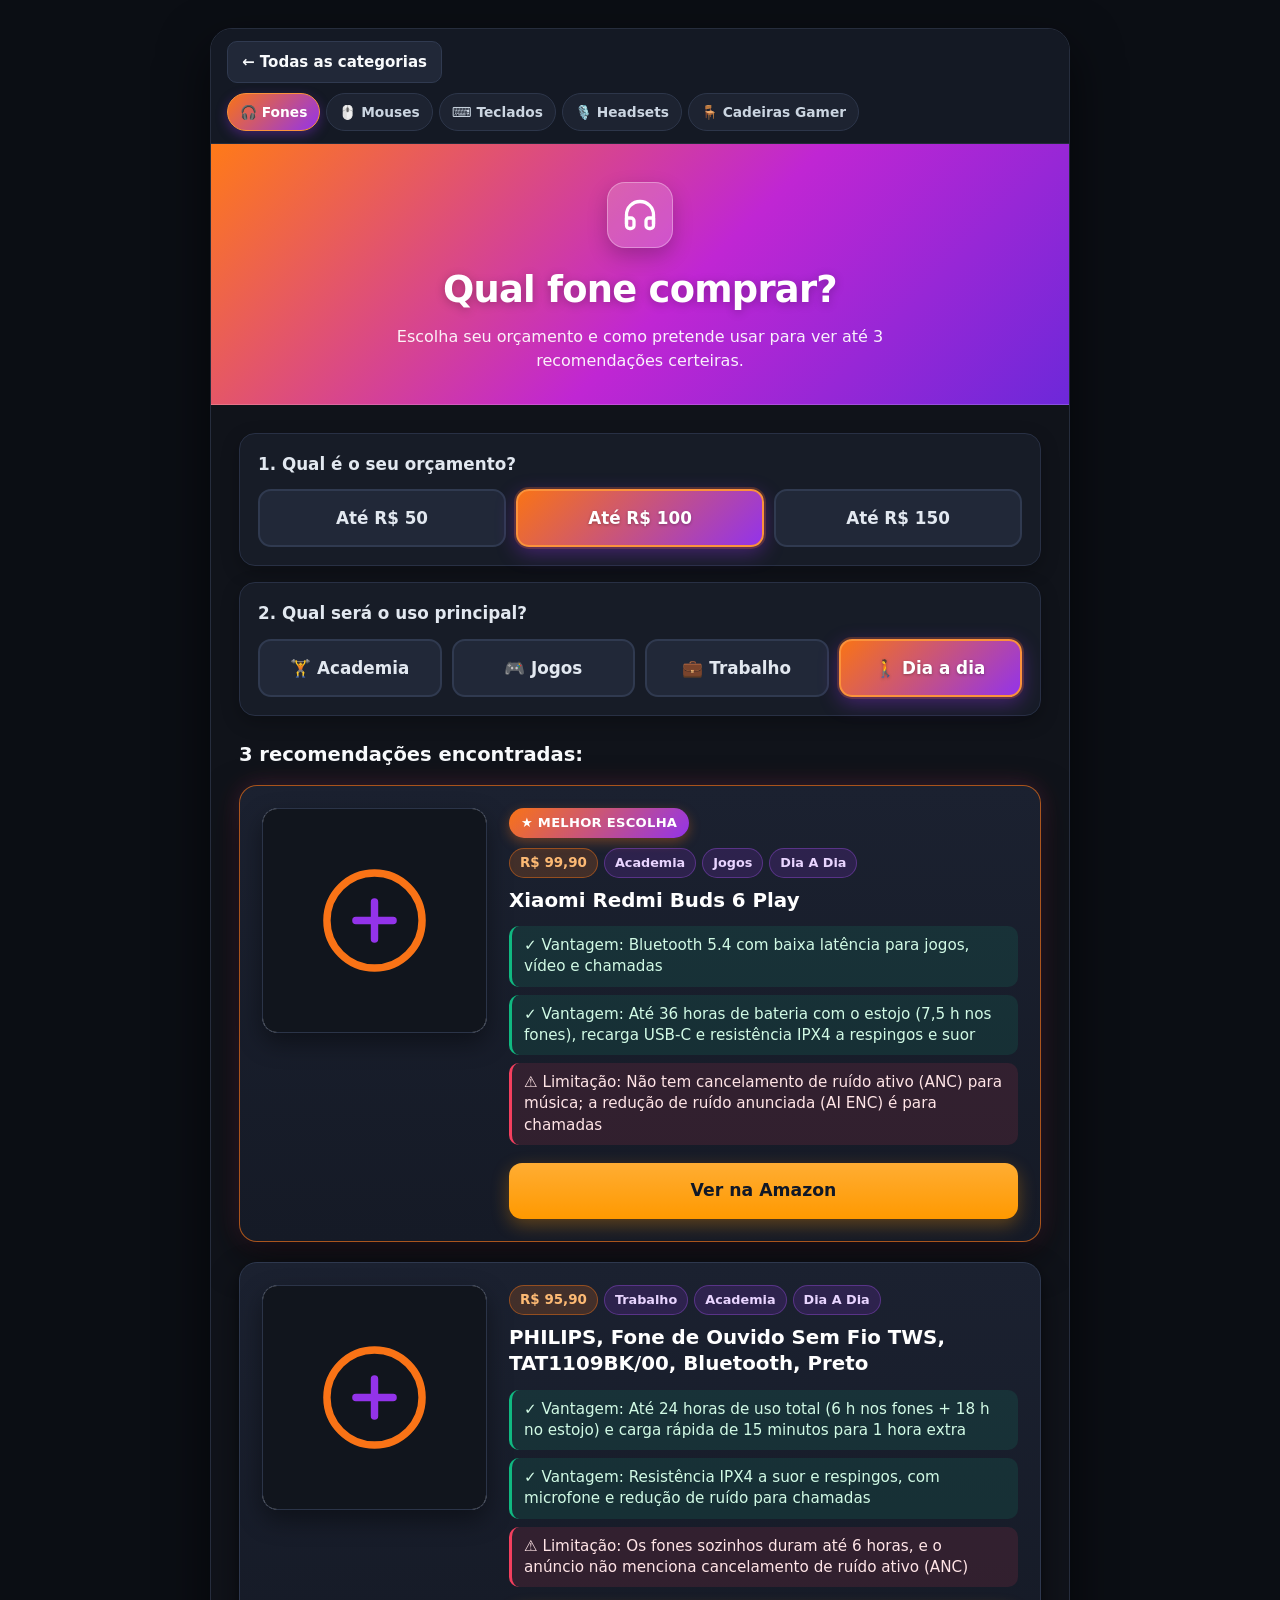
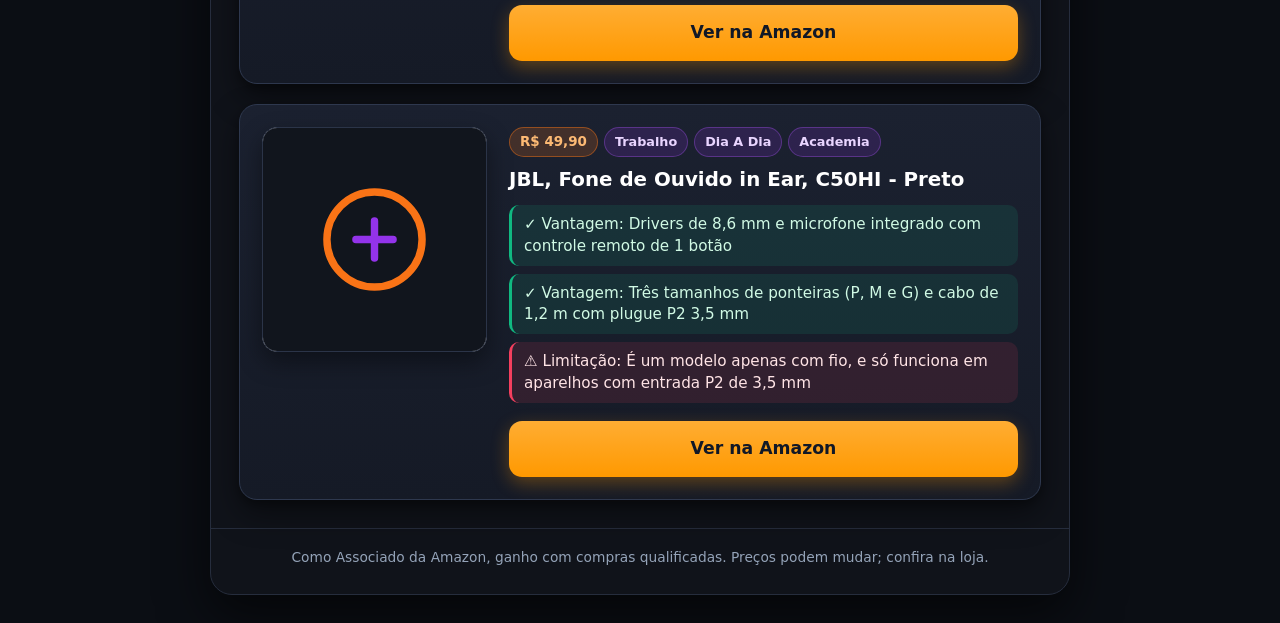
==== comparador.html @ 4b4099c3 "Add files via upload" ====
<!DOCTYPE html>
<html lang="pt-BR">
<head>
  <meta charset="UTF-8" />
  <meta name="viewport" content="width=device-width, initial-scale=1.0" />
  <title>Comparador | Qual Comprar - Ofertas GS</title>
  <link rel="stylesheet" href="./styles.css" />
  <script src="./app.js" defer></script>
</head>
<body data-page="comparador">
  <main class="qf-shell">
    <nav class="top-nav" aria-label="Navegação de categorias">
      <a class="nav-back" href="./index.html">← Todas as categorias</a>
      <div class="nav-pills" id="qf-nav-pills"></div>
    </nav>

    <header class="qf-header">
      <div class="qf-header-icon" id="qf-header-icon" aria-hidden="true"></div>
      <h1 class="qf-title" id="qf-header-title">Qual produto comprar?</h1>
      <p class="qf-subtitle" id="qf-header-subtitle">Escolha seu orçamento e uso principal para ver as recomendações.</p>
    </header>

    <div class="qf-content">
      <section class="qf-step" aria-label="Escolha de orçamento">
        <span class="qf-step-label">1. Qual é o seu orçamento?</span>
        <div class="qf-grid-3" id="qf-orcamento-grupo"></div>
      </section>

      <section class="qf-step" aria-label="Escolha de uso principal">
        <span class="qf-step-label">2. Qual será o uso principal?</span>
        <div class="qf-grid-4" id="qf-uso-grupo"></div>
      </section>

      <section id="qf-resultados-area" aria-live="polite"></section>
    </div>

    <footer class="qf-footer">
      Como Associado da Amazon, ganho com compras qualificadas. Preços podem mudar; confira na loja.
    </footer>
  </main>
</body>
</html>
---- styles.css ----
@keyframes qfCardEntrar {
  from {
    opacity: 0;
    transform: translateY(16px) scale(0.985);
  }
  to {
    opacity: 1;
    transform: translateY(0) scale(1);
  }
}

*,
*::before,
*::after {
  box-sizing: border-box;
}

html {
  -webkit-text-size-adjust: 100%;
}

body {
  margin: 0;
  padding: 12px;
  background-color: #0b0e14;
  color: #f1f5f9;
  font-family: system-ui, -apple-system, BlinkMacSystemFont, "Segoe UI", Roboto, sans-serif;
  line-height: 1.5;
  min-height: 100vh;
}

@media (min-width: 700px) {
  body {
    padding: 28px 18px;
  }
}

.qf-shell {
  background-color: #10131a;
  color: #f1f5f9;
  max-width: 860px;
  margin: 0 auto;
  padding: 0 0 26px 0;
  border-radius: 22px;
  border: 1px solid #262d3d;
  box-shadow: 0 20px 50px rgba(0, 0, 0, 0.6);
  overflow: hidden;
}

/* Barra de navegação superior (comparador) */
.top-nav {
  display: flex;
  flex-wrap: wrap;
  align-items: center;
  justify-content: space-between;
  gap: 10px;
  padding: 12px 16px;
  background: #141924;
  border-bottom: 1px solid #242b3b;
}

.nav-back {
  display: inline-flex;
  align-items: center;
  gap: 6px;
  min-height: 42px;
  padding: 8px 14px;
  border-radius: 10px;
  background: #212838;
  border: 1px solid #303a50;
  color: #f8fafc;
  font-size: 0.94rem;
  font-weight: 700;
  text-decoration: none;
  transition: background-color 0.15s ease, border-color 0.15s ease;
}

.nav-back:hover {
  background: #2b354b;
  border-color: #4f5e80;
}

.nav-pills {
  display: flex;
  flex-wrap: wrap;
  gap: 6px;
}

.nav-pill {
  display: inline-flex;
  align-items: center;
  gap: 5px;
  min-height: 38px;
  padding: 6px 12px;
  border-radius: 999px;
  background: #1d2331;
  border: 1px solid #2d364a;
  color: #cbd5e1;
  font-size: 0.86rem;
  font-weight: 600;
  text-decoration: none;
  transition: background 0.15s ease, border-color 0.15s ease, color 0.15s ease;
}

.nav-pill:hover {
  background: #283145;
  color: #ffffff;
}

.nav-pill.ativo {
  background: linear-gradient(135deg, #f97316 0%, #9333ea 100%);
  border-color: #fb923c;
  color: #ffffff;
  font-weight: 700;
  box-shadow: 0 4px 12px rgba(147, 51, 234, 0.35);
}

/* Cabeçalho degradê laranja e roxo */
.qf-header {
  position: relative;
  text-align: center;
  padding: 32px 20px 28px 20px;
  background: linear-gradient(135deg, #ff7a18 0%, #c026d3 55%, #6d28d9 100%);
  box-shadow: inset 0 -1px 0 rgba(255, 255, 255, 0.18);
}

.qf-header-icon {
  width: 66px;
  height: 66px;
  margin: 0 auto 14px auto;
  border-radius: 18px;
  background: rgba(255, 255, 255, 0.18);
  border: 1px solid rgba(255, 255, 255, 0.32);
  box-shadow: 0 8px 20px rgba(0, 0, 0, 0.22);
  display: flex;
  align-items: center;
  justify-content: center;
}

.qf-header-icon svg {
  width: 36px;
  height: 36px;
  fill: none;
  stroke: #ffffff;
  stroke-width: 2.2;
  stroke-linecap: round;
  stroke-linejoin: round;
}

.qf-title {
  margin: 0 0 8px 0;
  font-size: 1.95rem;
  font-weight: 800;
  color: #ffffff;
  letter-spacing: -0.02em;
  text-shadow: 0 2px 10px rgba(0, 0, 0, 0.25);
}

.qf-subtitle {
  margin: 0 auto;
  max-width: 560px;
  font-size: 1rem;
  color: rgba(255, 255, 255, 0.93);
}

.qf-content {
  padding: 22px 16px 0 16px;
}

@media (min-width: 700px) {
  .qf-header {
    padding: 38px 28px 32px 28px;
  }
  .qf-title {
    font-size: 2.3rem;
  }
  .qf-content {
    padding: 28px 28px 0 28px;
  }
}

/* Página inicial: grade de categorias */
.home-intro {
  margin: 0 0 18px 0;
  font-size: 1.1rem;
  font-weight: 700;
  color: #e2e8f0;
  text-align: center;
}

.cat-grid {
  display: grid;
  gap: 14px;
  grid-template-columns: 1fr;
}

@media (min-width: 540px) {
  .cat-grid {
    grid-template-columns: repeat(2, 1fr);
  }
}

@media (min-width: 760px) {
  .cat-grid {
    grid-template-columns: repeat(3, 1fr);
  }
}

.cat-card {
  display: flex;
  flex-direction: column;
  justify-content: space-between;
  gap: 12px;
  min-height: 158px;
  padding: 20px;
  border-radius: 18px;
  background: linear-gradient(180deg, #1a2030 0%, #141925 100%);
  border: 1.5px solid #2b3449;
  color: #f8fafc;
  text-decoration: none;
  box-shadow: 0 12px 26px rgba(0, 0, 0, 0.4);
  transition: transform 0.18s ease, border-color 0.18s ease, box-shadow 0.18s ease;
  animation: qfCardEntrar 0.4s cubic-bezier(0.22, 1, 0.36, 1) both;
}

.cat-card:hover {
  transform: translateY(-3px);
  border-color: #fb923c;
  box-shadow: 0 16px 34px rgba(0, 0, 0, 0.52), 0 0 24px rgba(249, 115, 22, 0.18);
}

.cat-card:active {
  transform: scale(0.985);
}

.cat-card-top {
  display: flex;
  align-items: center;
  justify-content: space-between;
  gap: 10px;
}

.cat-emoji {
  width: 50px;
  height: 50px;
  border-radius: 14px;
  background: rgba(249, 115, 22, 0.14);
  border: 1px solid rgba(249, 115, 22, 0.35);
  display: flex;
  align-items: center;
  justify-content: center;
  font-size: 1.65rem;
}

.cat-count {
  font-size: 0.78rem;
  font-weight: 700;
  color: #e9d5ff;
  background: rgba(147, 51, 234, 0.2);
  border: 1px solid rgba(168, 85, 247, 0.35);
  padding: 4px 10px;
  border-radius: 999px;
}

.cat-name {
  margin: 0 0 4px 0;
  font-size: 1.24rem;
  font-weight: 800;
  color: #ffffff;
}

.cat-desc {
  margin: 0;
  font-size: 0.92rem;
  color: #94a3b8;
}

.cat-cta {
  display: inline-flex;
  align-items: center;
  justify-content: center;
  min-height: 44px;
  padding: 10px 14px;
  border-radius: 11px;
  background: linear-gradient(135deg, #f97316 0%, #9333ea 100%);
  color: #ffffff;
  font-size: 0.95rem;
  font-weight: 800;
  text-align: center;
}

/* Etapas de filtro do comparador */
.qf-step {
  background: #171c27;
  border: 1px solid #283044;
  border-radius: 16px;
  padding: 18px;
  margin-bottom: 16px;
  box-shadow: 0 6px 18px rgba(0, 0, 0, 0.25);
}

.qf-step-label {
  display: block;
  font-size: 1.05rem;
  font-weight: 700;
  color: #e2e8f0;
  margin-bottom: 12px;
}

.qf-grid-3,
.qf-grid-4 {
  display: grid;
  gap: 10px;
  grid-template-columns: 1fr;
}

@media (min-width: 480px) {
  .qf-grid-3 {
    grid-template-columns: repeat(3, 1fr);
  }
  .qf-grid-4 {
    grid-template-columns: repeat(2, 1fr);
  }
}

@media (min-width: 700px) {
  .qf-grid-4 {
    grid-template-columns: repeat(4, 1fr);
  }
}

.qf-choice-btn {
  appearance: none;
  width: 100%;
  min-height: 58px;
  padding: 14px 12px;
  font-size: 1.05rem;
  font-weight: 700;
  font-family: inherit;
  color: #e2e8f0;
  background-color: #212838;
  border: 2px solid #303a50;
  border-radius: 13px;
  cursor: pointer;
  transition: background 0.18s ease, border-color 0.18s ease, transform 0.12s ease, box-shadow 0.18s ease;
  text-align: center;
  touch-action: manipulation;
}

.qf-choice-btn:hover {
  background-color: #2a3347;
  border-color: #4c5b7c;
}

.qf-choice-btn:active {
  transform: scale(0.98);
}

.qf-choice-btn.ativo {
  background: linear-gradient(135deg, #f97316 0%, #9333ea 100%);
  border-color: #fb923c;
  color: #ffffff;
  text-shadow: 0 1px 3px rgba(0, 0, 0, 0.3);
  box-shadow: 0 6px 20px rgba(147, 51, 234, 0.38), 0 0 0 2px rgba(249, 115, 22, 0.25);
}

/* Resultados e cards */
.qf-results-header {
  margin: 24px 0 16px 0;
  font-size: 1.22rem;
  font-weight: 800;
  color: #f8fafc;
}

.qf-placeholder {
  text-align: center;
  padding: 28px 16px;
  background: #171c27;
  border: 1px dashed #334155;
  border-radius: 14px;
  color: #94a3b8;
  font-size: 1rem;
}

.qf-error-banner {
  padding: 18px;
  margin-bottom: 16px;
  border-radius: 14px;
  background: rgba(244, 63, 94, 0.14);
  border: 1px solid rgba(244, 63, 94, 0.45);
  color: #ffe4e6;
  font-size: 0.96rem;
}

.qf-cards {
  display: flex;
  flex-direction: column;
  gap: 20px;
}

.qf-card {
  position: relative;
  background: linear-gradient(180deg, #1b2130 0%, #151a26 100%);
  border: 1px solid #2e384e;
  border-radius: 18px;
  padding: 20px;
  display: flex;
  flex-direction: column;
  gap: 18px;
  box-shadow: 0 14px 32px rgba(0, 0, 0, 0.45), 0 4px 10px rgba(0, 0, 0, 0.28);
  transition: transform 0.2s ease, box-shadow 0.2s ease, border-color 0.2s ease;
  animation: qfCardEntrar 0.42s cubic-bezier(0.22, 1, 0.36, 1) both;
}

.qf-card:hover {
  transform: translateY(-2px);
  box-shadow: 0 20px 40px rgba(0, 0, 0, 0.55), 0 6px 14px rgba(0, 0, 0, 0.32);
  border-color: #3f4d6b;
}

.qf-card-destaque {
  border: 1.5px solid rgba(249, 115, 22, 0.65);
  box-shadow: 0 16px 38px rgba(0, 0, 0, 0.52), 0 0 28px rgba(249, 115, 22, 0.14), 0 0 24px rgba(147, 51, 234, 0.14);
}

.qf-card-destaque:hover {
  border-color: #fb923c;
  box-shadow: 0 22px 44px rgba(0, 0, 0, 0.58), 0 0 32px rgba(249, 115, 22, 0.2);
}

@media (min-width: 620px) {
  .qf-card {
    flex-direction: row;
    align-items: flex-start;
    padding: 22px;
    gap: 22px;
  }
}

@media (prefers-reduced-motion: reduce) {
  .qf-card,
  .cat-card {
    animation: none !important;
    transition: none !important;
  }
}

.qf-best-badge {
  display: inline-flex;
  align-items: center;
  gap: 5px;
  background: linear-gradient(135deg, #f97316 0%, #9333ea 100%);
  color: #ffffff;
  font-size: 0.82rem;
  font-weight: 800;
  letter-spacing: 0.02em;
  text-transform: uppercase;
  padding: 5px 12px;
  border-radius: 999px;
  box-shadow: 0 4px 12px rgba(249, 115, 22, 0.35);
  margin-bottom: 10px;
}

.qf-img-wrap {
  width: 100%;
  max-width: 260px;
  aspect-ratio: 1 / 1;
  margin: 0 auto;
  flex-shrink: 0;
  background: #ffffff;
  border-radius: 15px;
  overflow: hidden;
  border: 1px solid #2b3448;
  box-shadow: 0 10px 24px rgba(0, 0, 0, 0.4);
  display: flex;
  align-items: center;
  justify-content: center;
}

@media (min-width: 620px) {
  .qf-img-wrap {
    width: 225px;
    max-width: 225px;
    margin: 0;
  }
}

.qf-img-wrap img {
  width: 100%;
  height: 100%;
  object-fit: contain;
  display: block;
}

.qf-card-body {
  flex: 1;
  min-width: 0;
}

.qf-badges {
  display: flex;
  flex-wrap: wrap;
  gap: 6px;
  margin-bottom: 10px;
}

.qf-badge-price {
  background: rgba(249, 115, 22, 0.18);
  color: #fdba74;
  border: 1px solid rgba(249, 115, 22, 0.45);
  font-size: 0.84rem;
  font-weight: 700;
  padding: 4px 10px;
  border-radius: 999px;
}

.qf-badge-example {
  background: rgba(56, 189, 248, 0.16);
  color: #bae6fd;
  border: 1px solid rgba(56, 189, 248, 0.4);
  font-size: 0.78rem;
  font-weight: 700;
  padding: 4px 10px;
  border-radius: 999px;
}

.qf-badge-use {
  background: rgba(147, 51, 234, 0.16);
  color: #e9d5ff;
  border: 1px solid rgba(168, 85, 247, 0.35);
  font-size: 0.8rem;
  font-weight: 600;
  padding: 4px 10px;
  border-radius: 999px;
  text-transform: capitalize;
}

.qf-prod-name {
  margin: 0 0 12px 0;
  font-size: 1.24rem;
  font-weight: 800;
  color: #ffffff;
  line-height: 1.32;
}

.qf-points {
  list-style: none;
  margin: 0 0 18px 0;
  padding: 0;
  display: flex;
  flex-direction: column;
  gap: 8px;
}

.qf-points li {
  margin: 0;
  padding: 9px 12px;
  border-radius: 10px;
  font-size: 0.95rem;
  line-height: 1.4;
}

.qf-pro {
  background: rgba(16, 185, 129, 0.12);
  border-left: 3px solid #10b981;
  color: #d1fae5;
}

.qf-con {
  background: rgba(244, 63, 94, 0.12);
  border-left: 3px solid #f43f5e;
  color: #ffe4e6;
}

a.qf-amazon-btn {
  display: flex;
  align-items: center;
  justify-content: center;
  width: 100%;
  min-height: 56px;
  padding: 14px 20px;
  background: linear-gradient(180deg, #ffad33 0%, #ff9900 100%);
  color: #111827;
  font-size: 1.08rem;
  font-weight: 800;
  text-decoration: none;
  border-radius: 13px;
  border: none;
  transition: filter 0.15s ease, transform 0.1s ease, box-shadow 0.15s ease;
  box-shadow: 0 6px 18px rgba(255, 153, 0, 0.32);
}

a.qf-amazon-btn:hover {
  filter: brightness(1.06);
  box-shadow: 0 8px 22px rgba(255, 153, 0, 0.42);
}

a.qf-amazon-btn:active {
  transform: scale(0.99);
}

.qf-footer {
  margin-top: 28px;
  padding: 18px 18px 0 18px;
  border-top: 1px solid #262d3d;
  text-align: center;
  font-size: 0.86rem;
  color: #94a3b8;
}
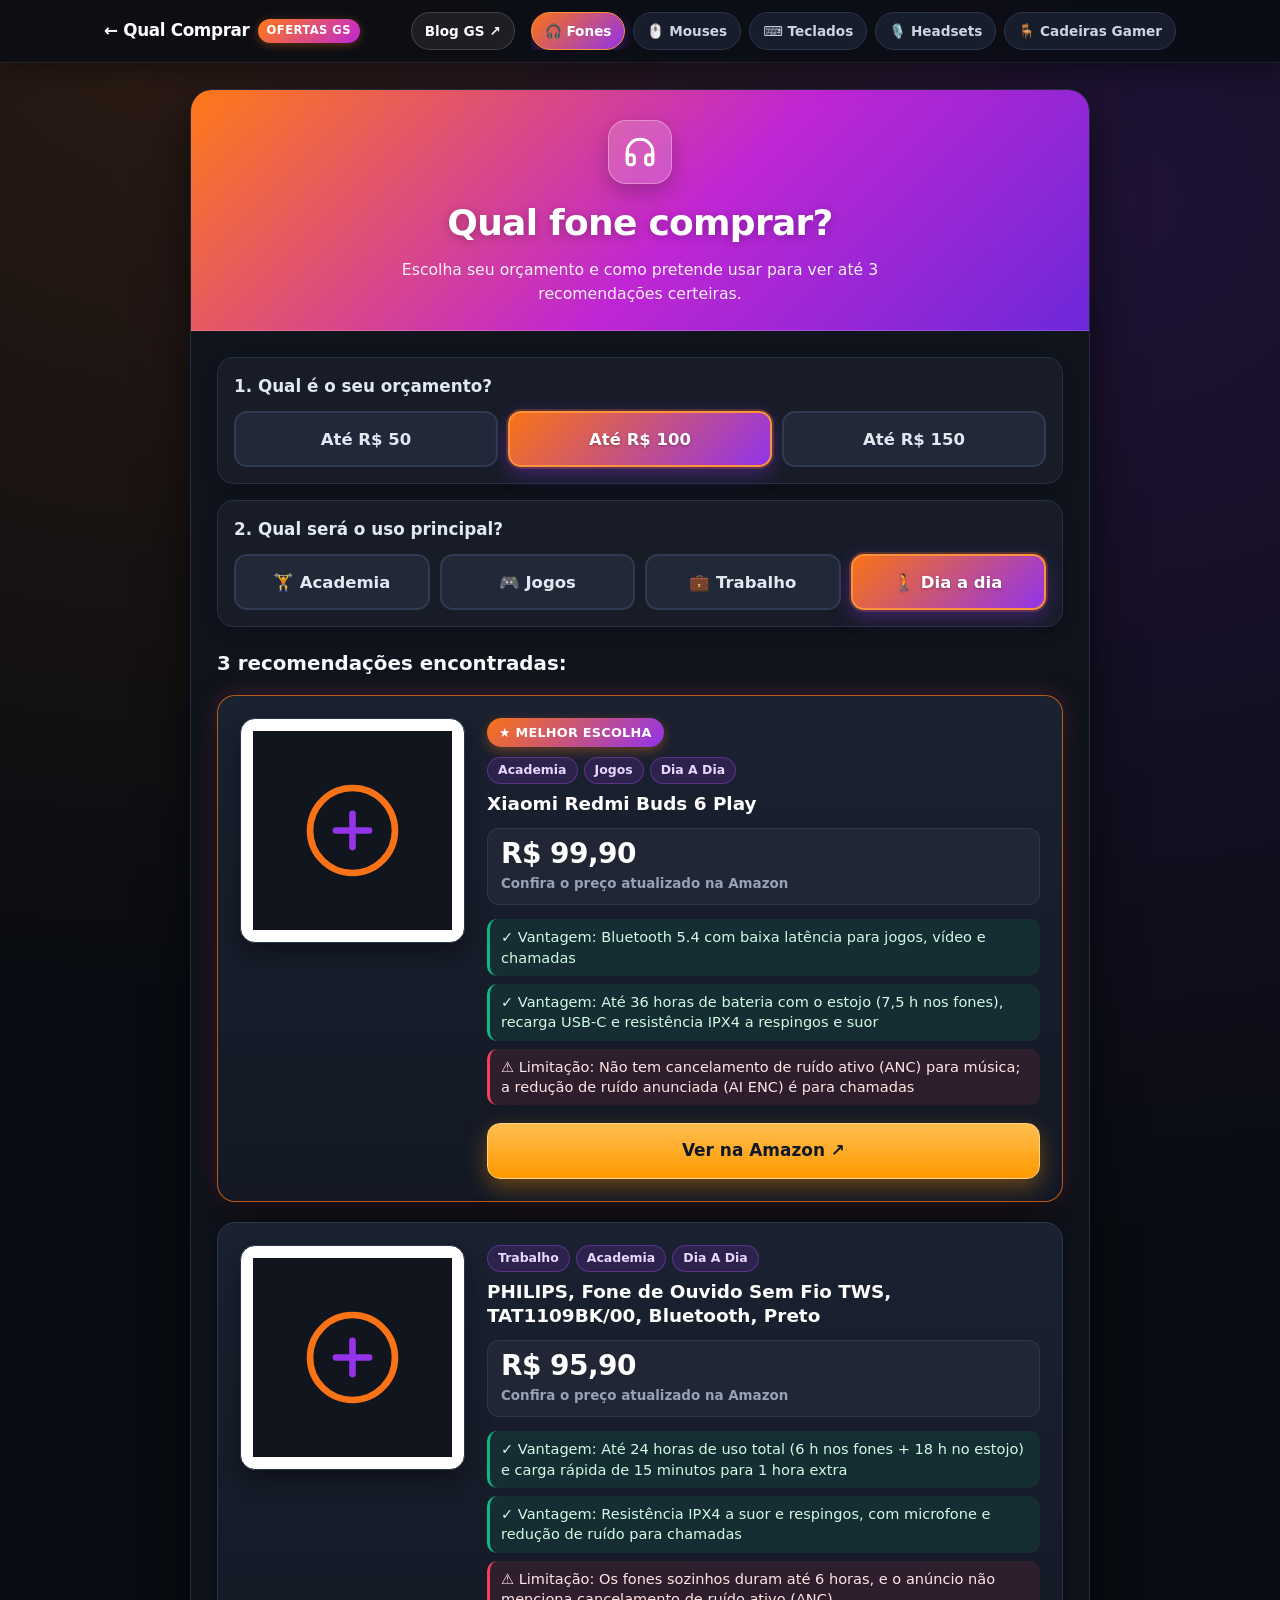
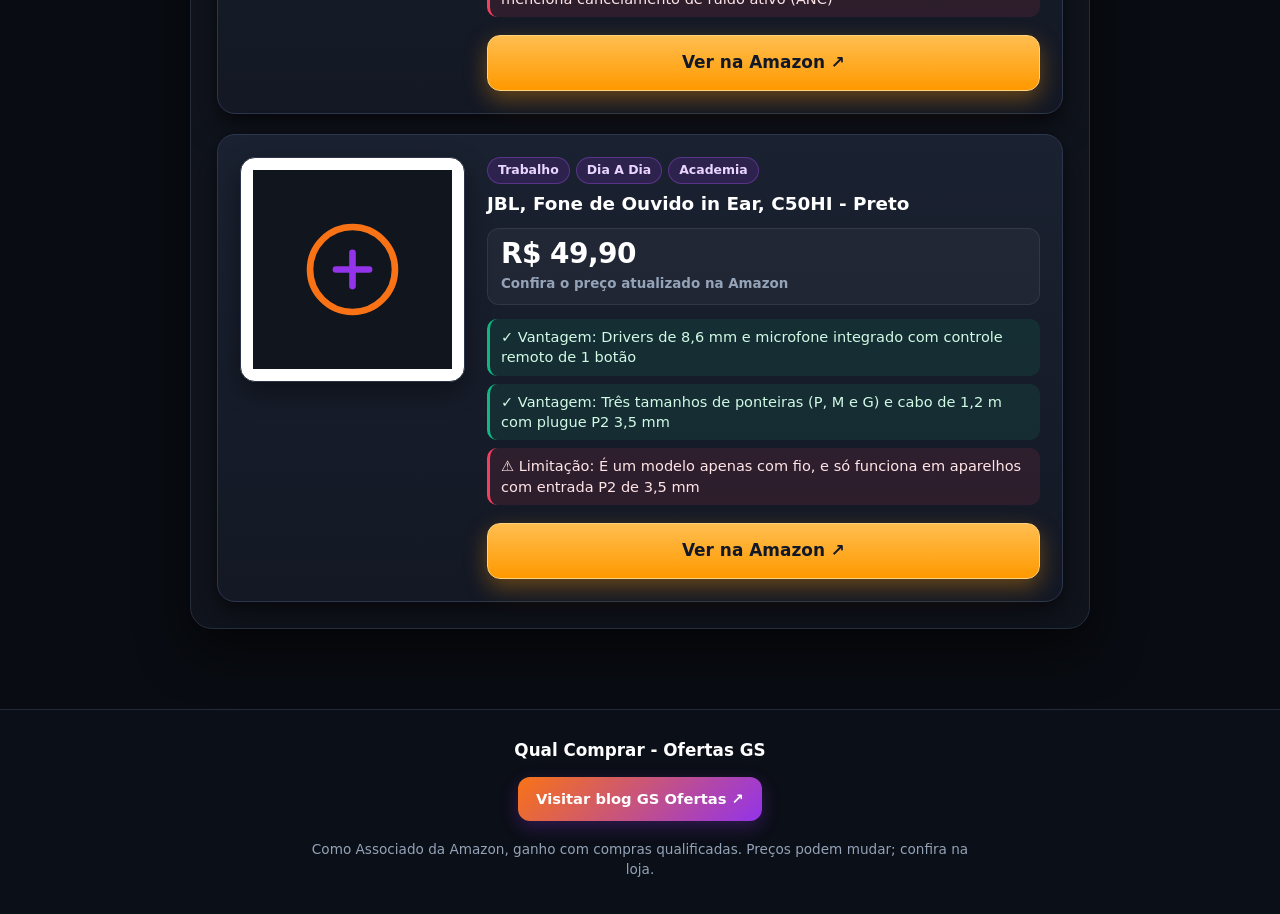
==== commit 28173d50: "Atualiza visual do site e remove selos de desconto e estrelas" ====
--- a/comparador.html
+++ b/comparador.html
@@ -8,35 +8,57 @@
   <script src="./app.js" defer></script>
 </head>
 <body data-page="comparador">
-  <main class="qf-shell">
-    <nav class="top-nav" aria-label="Navegação de categorias">
-      <a class="nav-back" href="./index.html">← Todas as categorias</a>
-      <div class="nav-pills" id="qf-nav-pills"></div>
-    </nav>
+  <header class="site-navbar">
+    <div class="navbar-inner">
+      <div class="navbar-top-row">
+        <a class="brand-link" href="./index.html">
+          <span>← Qual Comprar</span>
+          <span class="brand-badge">Ofertas GS</span>
+        </a>
+        <a class="nav-blog-btn" href="https://gs-ofertas.blogspot.com" target="_blank" rel="noopener">
+          Blog GS ↗
+        </a>
+      </div>
+      <nav class="nav-pills-scroll" id="qf-nav-pills" aria-label="Categorias"></nav>
+    </div>
+  </header>
 
-    <header class="qf-header">
-      <div class="qf-header-icon" id="qf-header-icon" aria-hidden="true"></div>
-      <h1 class="qf-title" id="qf-header-title">Qual produto comprar?</h1>
-      <p class="qf-subtitle" id="qf-header-subtitle">Escolha seu orçamento e uso principal para ver as recomendações.</p>
-    </header>
+  <main class="page-container">
+    <div class="qf-shell">
+      <header class="qf-header">
+        <div class="qf-header-icon" id="qf-header-icon" aria-hidden="true"></div>
+        <h1 class="qf-title" id="qf-header-title">Qual produto comprar?</h1>
+        <p class="qf-subtitle" id="qf-header-subtitle">Escolha seu orçamento e uso principal para ver as recomendações.</p>
+      </header>
 
-    <div class="qf-content">
-      <section class="qf-step" aria-label="Escolha de orçamento">
-        <span class="qf-step-label">1. Qual é o seu orçamento?</span>
-        <div class="qf-grid-3" id="qf-orcamento-grupo"></div>
-      </section>
+      <div class="qf-content">
+        <section class="qf-step" aria-label="Escolha de orçamento">
+          <span class="qf-step-label">1. Qual é o seu orçamento?</span>
+          <div class="qf-grid-3" id="qf-orcamento-grupo"></div>
+        </section>
 
-      <section class="qf-step" aria-label="Escolha de uso principal">
-        <span class="qf-step-label">2. Qual será o uso principal?</span>
-        <div class="qf-grid-4" id="qf-uso-grupo"></div>
-      </section>
+        <section class="qf-step" aria-label="Escolha de uso principal">
+          <span class="qf-step-label">2. Qual será o uso principal?</span>
+          <div class="qf-grid-4" id="qf-uso-grupo"></div>
+        </section>
 
-      <section id="qf-resultados-area" aria-live="polite"></section>
+        <section id="qf-resultados-area" aria-live="polite"></section>
+      </div>
     </div>
+  </main>
 
-    <footer class="qf-footer">
-      Como Associado da Amazon, ganho com compras qualificadas. Preços podem mudar; confira na loja.
-    </footer>
-  </main>
+  <footer class="site-footer">
+    <div class="footer-inner">
+      <div class="footer-brand">Qual Comprar - Ofertas GS</div>
+      <div class="footer-links">
+        <a class="footer-blog-btn" href="https://gs-ofertas.blogspot.com" target="_blank" rel="noopener">
+          Visitar blog GS Ofertas ↗
+        </a>
+      </div>
+      <p class="footer-disclaimer">
+        Como Associado da Amazon, ganho com compras qualificadas. Preços podem mudar; confira na loja.
+      </p>
+    </div>
+  </footer>
 </body>
 </html>
--- a/styles.css
+++ b/styles.css
@@ -17,28 +17,464 @@
 
 html {
   -webkit-text-size-adjust: 100%;
+  scroll-behavior: smooth;
 }
 
 body {
   margin: 0;
-  padding: 12px;
-  background-color: #0b0e14;
+  padding: 0;
+  background-color: #090c12;
+  background-image:
+    radial-gradient(circle at 12% 0%, rgba(249, 115, 22, 0.14), transparent 36%),
+    radial-gradient(circle at 88% 8%, rgba(147, 51, 234, 0.16), transparent 40%);
   color: #f1f5f9;
   font-family: system-ui, -apple-system, BlinkMacSystemFont, "Segoe UI", Roboto, sans-serif;
   line-height: 1.5;
   min-height: 100vh;
+  overflow-x: clip;
+}
+
+/* Menu fixo no topo */
+.site-navbar {
+  position: sticky;
+  top: 0;
+  z-index: 100;
+  background: rgba(11, 14, 20, 0.9);
+  -webkit-backdrop-filter: blur(14px);
+  backdrop-filter: blur(14px);
+  border-bottom: 1px solid rgba(255, 255, 255, 0.08);
+  box-shadow: 0 8px 24px rgba(0, 0, 0, 0.35);
+}
+
+.navbar-inner {
+  max-width: 1120px;
+  margin: 0 auto;
+  padding: 10px 14px;
+  display: flex;
+  flex-direction: column;
+  gap: 10px;
+}
+
+.navbar-top-row {
+  display: flex;
+  align-items: center;
+  justify-content: space-between;
+  gap: 10px;
+}
+
+.brand-link {
+  display: inline-flex;
+  align-items: center;
+  gap: 8px;
+  color: #ffffff;
+  text-decoration: none;
+  font-weight: 800;
+  font-size: 1.05rem;
+  letter-spacing: -0.02em;
+  white-space: nowrap;
+}
+
+.brand-badge {
+  background: linear-gradient(135deg, #ff7a18 0%, #c026d3 100%);
+  color: #ffffff;
+  font-size: 0.72rem;
+  font-weight: 800;
+  text-transform: uppercase;
+  letter-spacing: 0.04em;
+  padding: 3px 9px;
+  border-radius: 999px;
+  box-shadow: 0 2px 10px rgba(249, 115, 22, 0.35);
+}
+
+.nav-blog-btn {
+  display: inline-flex;
+  align-items: center;
+  gap: 5px;
+  min-height: 38px;
+  padding: 6px 13px;
+  border-radius: 999px;
+  background: rgba(255, 255, 255, 0.07);
+  border: 1px solid rgba(255, 255, 255, 0.16);
+  color: #f8fafc;
+  font-size: 0.85rem;
+  font-weight: 700;
+  text-decoration: none;
+  white-space: nowrap;
+  transition: background-color 0.15s ease, border-color 0.15s ease;
+}
+
+.nav-blog-btn:hover {
+  background: rgba(249, 115, 22, 0.2);
+  border-color: #fb923c;
+}
+
+.nav-pills-scroll {
+  display: flex;
+  align-items: center;
+  gap: 8px;
+  overflow-x: auto;
+  scrollbar-width: none;
+  padding-bottom: 2px;
+}
+
+.nav-pills-scroll::-webkit-scrollbar {
+  display: none;
+}
+
+.nav-pill {
+  display: inline-flex;
+  align-items: center;
+  gap: 5px;
+  min-height: 38px;
+  padding: 6px 13px;
+  border-radius: 999px;
+  background: #171d2a;
+  border: 1px solid #2b354b;
+  color: #cbd5e1;
+  font-size: 0.85rem;
+  font-weight: 600;
+  text-decoration: none;
+  white-space: nowrap;
+  flex-shrink: 0;
+  transition: background 0.15s ease, border-color 0.15s ease, color 0.15s ease;
+}
+
+.nav-pill:hover {
+  background: #222b3e;
+  border-color: #465678;
+  color: #ffffff;
+}
+
+.nav-pill.ativo {
+  background: linear-gradient(135deg, #f97316 0%, #9333ea 100%);
+  border-color: #fb923c;
+  color: #ffffff;
+  font-weight: 700;
+  box-shadow: 0 4px 12px rgba(147, 51, 234, 0.35);
+}
+
+@media (min-width: 860px) {
+  .navbar-inner {
+    flex-direction: row;
+    align-items: center;
+    justify-content: space-between;
+    padding: 12px 24px;
+    gap: 16px;
+  }
+
+  .navbar-top-row {
+    flex: 1 0 auto;
+  }
+
+  .nav-pills-scroll {
+    order: 2;
+    padding-bottom: 0;
+  }
+
+  .nav-blog-btn {
+    order: 3;
+  }
+}
+
+/* Container principal */
+.page-container {
+  max-width: 1120px;
+  margin: 0 auto;
+  padding: 16px 14px 36px 14px;
 }
 
 @media (min-width: 700px) {
-  body {
-    padding: 28px 18px;
-  }
-}
-
+  .page-container {
+    padding: 26px 24px 48px 24px;
+  }
+}
+
+/* Banner principal da Home */
+.hero-banner {
+  position: relative;
+  border-radius: 24px;
+  padding: 32px 20px;
+  margin-bottom: 34px;
+  background:
+    radial-gradient(circle at 85% 20%, rgba(255, 166, 43, 0.35), transparent 45%),
+    linear-gradient(135deg, #ff7a18 0%, #c026d3 52%, #5b21b6 100%);
+  border: 1px solid rgba(255, 255, 255, 0.22);
+  box-shadow: 0 22px 55px rgba(0, 0, 0, 0.55), 0 0 40px rgba(192, 38, 211, 0.22);
+  overflow: hidden;
+  text-align: center;
+}
+
+.hero-eyebrow {
+  display: inline-flex;
+  align-items: center;
+  gap: 6px;
+  padding: 6px 14px;
+  border-radius: 999px;
+  background: rgba(11, 14, 20, 0.38);
+  border: 1px solid rgba(255, 255, 255, 0.28);
+  color: #fff7ed;
+  font-size: 0.78rem;
+  font-weight: 800;
+  letter-spacing: 0.05em;
+  text-transform: uppercase;
+  margin-bottom: 14px;
+}
+
+.hero-title {
+  margin: 0 auto 12px auto;
+  max-width: 780px;
+  font-size: clamp(1.75rem, 4.5vw, 2.85rem);
+  font-weight: 900;
+  line-height: 1.14;
+  letter-spacing: -0.03em;
+  color: #ffffff;
+  text-shadow: 0 3px 16px rgba(0, 0, 0, 0.28);
+}
+
+.hero-subtitle {
+  margin: 0 auto 22px auto;
+  max-width: 620px;
+  font-size: clamp(0.98rem, 2vw, 1.12rem);
+  color: rgba(255, 255, 255, 0.94);
+}
+
+.hero-actions {
+  display: flex;
+  flex-direction: column;
+  gap: 10px;
+  max-width: 460px;
+  margin: 0 auto 22px auto;
+}
+
+@media (min-width: 520px) {
+  .hero-actions {
+    flex-direction: row;
+    justify-content: center;
+  }
+}
+
+.hero-btn-primary,
+.hero-btn-secondary {
+  display: inline-flex;
+  align-items: center;
+  justify-content: center;
+  min-height: 50px;
+  padding: 12px 22px;
+  border-radius: 13px;
+  font-size: 1rem;
+  font-weight: 800;
+  text-decoration: none;
+  transition: transform 0.14s ease, filter 0.15s ease, background-color 0.15s ease;
+}
+
+.hero-btn-primary {
+  background: #ffffff;
+  color: #111827;
+  box-shadow: 0 8px 22px rgba(0, 0, 0, 0.28);
+}
+
+.hero-btn-primary:hover {
+  transform: translateY(-2px);
+  filter: brightness(0.98);
+}
+
+.hero-btn-secondary {
+  background: rgba(11, 14, 20, 0.35);
+  border: 1.5px solid rgba(255, 255, 255, 0.45);
+  color: #ffffff;
+}
+
+.hero-btn-secondary:hover {
+  background: rgba(11, 14, 20, 0.52);
+}
+
+.hero-trust {
+  display: flex;
+  flex-wrap: wrap;
+  justify-content: center;
+  gap: 10px 18px;
+  font-size: 0.86rem;
+  font-weight: 700;
+  color: rgba(255, 255, 255, 0.92);
+}
+
+.hero-trust span {
+  display: inline-flex;
+  align-items: center;
+  gap: 6px;
+}
+
+@media (min-width: 720px) {
+  .hero-banner {
+    padding: 48px 36px;
+  }
+}
+
+/* Cabeçalhos de seção */
+.section-block {
+  margin-bottom: 38px;
+}
+
+.section-head {
+  display: flex;
+  flex-wrap: wrap;
+  align-items: flex-end;
+  justify-content: space-between;
+  gap: 8px 16px;
+  margin-bottom: 18px;
+}
+
+.section-title {
+  margin: 0;
+  font-size: 1.45rem;
+  font-weight: 800;
+  letter-spacing: -0.02em;
+  color: #ffffff;
+}
+
+.section-desc {
+  margin: 4px 0 0 0;
+  font-size: 0.94rem;
+  color: #94a3b8;
+}
+
+.section-link {
+  color: #fb923c;
+  font-size: 0.9rem;
+  font-weight: 700;
+  text-decoration: none;
+}
+
+.section-link:hover {
+  text-decoration: underline;
+}
+
+/* Grid de Mais Procurados (Home) */
+.featured-grid {
+  display: grid;
+  gap: 18px;
+  grid-template-columns: 1fr;
+}
+
+@media (min-width: 680px) {
+  .featured-grid {
+    grid-template-columns: repeat(2, 1fr);
+  }
+}
+
+@media (min-width: 980px) {
+  .featured-grid {
+    grid-template-columns: repeat(3, 1fr);
+  }
+}
+
+/* Grade de categorias (Home) */
+.cat-grid {
+  display: grid;
+  gap: 14px;
+  grid-template-columns: 1fr;
+}
+
+@media (min-width: 540px) {
+  .cat-grid {
+    grid-template-columns: repeat(2, 1fr);
+  }
+}
+
+@media (min-width: 860px) {
+  .cat-grid {
+    grid-template-columns: repeat(3, 1fr);
+  }
+}
+
+.cat-card {
+  display: flex;
+  flex-direction: column;
+  justify-content: space-between;
+  gap: 14px;
+  min-height: 170px;
+  padding: 20px;
+  border-radius: 18px;
+  background: linear-gradient(180deg, #171d2b 0%, #111622 100%);
+  border: 1.5px solid #283146;
+  color: #f8fafc;
+  text-decoration: none;
+  box-shadow: 0 12px 28px rgba(0, 0, 0, 0.4);
+  transition: transform 0.18s ease, border-color 0.18s ease, box-shadow 0.18s ease;
+  animation: qfCardEntrar 0.4s cubic-bezier(0.22, 1, 0.36, 1) both;
+}
+
+.cat-card:hover {
+  transform: translateY(-3px);
+  border-color: #fb923c;
+  box-shadow: 0 18px 36px rgba(0, 0, 0, 0.55), 0 0 24px rgba(249, 115, 22, 0.18);
+}
+
+.cat-card:active {
+  transform: scale(0.985);
+}
+
+.cat-card-top {
+  display: flex;
+  align-items: center;
+  justify-content: space-between;
+  gap: 10px;
+}
+
+.cat-emoji {
+  width: 52px;
+  height: 52px;
+  border-radius: 14px;
+  background: rgba(249, 115, 22, 0.14);
+  border: 1px solid rgba(249, 115, 22, 0.35);
+  display: flex;
+  align-items: center;
+  justify-content: center;
+  font-size: 1.7rem;
+}
+
+.cat-count {
+  font-size: 0.78rem;
+  font-weight: 700;
+  color: #e9d5ff;
+  background: rgba(147, 51, 234, 0.22);
+  border: 1px solid rgba(168, 85, 247, 0.4);
+  padding: 4px 10px;
+  border-radius: 999px;
+}
+
+.cat-name {
+  margin: 0 0 4px 0;
+  font-size: 1.24rem;
+  font-weight: 800;
+  color: #ffffff;
+}
+
+.cat-desc {
+  margin: 0;
+  font-size: 0.92rem;
+  color: #94a3b8;
+}
+
+.cat-cta {
+  display: inline-flex;
+  align-items: center;
+  justify-content: center;
+  min-height: 46px;
+  padding: 10px 14px;
+  border-radius: 11px;
+  background: linear-gradient(135deg, #f97316 0%, #9333ea 100%);
+  color: #ffffff;
+  font-size: 0.95rem;
+  font-weight: 800;
+  text-align: center;
+}
+
+/* Shell do Comparador */
 .qf-shell {
-  background-color: #10131a;
+  background-color: #10141d;
   color: #f1f5f9;
-  max-width: 860px;
+  max-width: 900px;
   margin: 0 auto;
   padding: 0 0 26px 0;
   border-radius: 22px;
@@ -47,87 +483,18 @@
   overflow: hidden;
 }
 
-/* Barra de navegação superior (comparador) */
-.top-nav {
-  display: flex;
-  flex-wrap: wrap;
-  align-items: center;
-  justify-content: space-between;
-  gap: 10px;
-  padding: 12px 16px;
-  background: #141924;
-  border-bottom: 1px solid #242b3b;
-}
-
-.nav-back {
-  display: inline-flex;
-  align-items: center;
-  gap: 6px;
-  min-height: 42px;
-  padding: 8px 14px;
-  border-radius: 10px;
-  background: #212838;
-  border: 1px solid #303a50;
-  color: #f8fafc;
-  font-size: 0.94rem;
-  font-weight: 700;
-  text-decoration: none;
-  transition: background-color 0.15s ease, border-color 0.15s ease;
-}
-
-.nav-back:hover {
-  background: #2b354b;
-  border-color: #4f5e80;
-}
-
-.nav-pills {
-  display: flex;
-  flex-wrap: wrap;
-  gap: 6px;
-}
-
-.nav-pill {
-  display: inline-flex;
-  align-items: center;
-  gap: 5px;
-  min-height: 38px;
-  padding: 6px 12px;
-  border-radius: 999px;
-  background: #1d2331;
-  border: 1px solid #2d364a;
-  color: #cbd5e1;
-  font-size: 0.86rem;
-  font-weight: 600;
-  text-decoration: none;
-  transition: background 0.15s ease, border-color 0.15s ease, color 0.15s ease;
-}
-
-.nav-pill:hover {
-  background: #283145;
-  color: #ffffff;
-}
-
-.nav-pill.ativo {
-  background: linear-gradient(135deg, #f97316 0%, #9333ea 100%);
-  border-color: #fb923c;
-  color: #ffffff;
-  font-weight: 700;
-  box-shadow: 0 4px 12px rgba(147, 51, 234, 0.35);
-}
-
-/* Cabeçalho degradê laranja e roxo */
 .qf-header {
   position: relative;
   text-align: center;
-  padding: 32px 20px 28px 20px;
+  padding: 30px 18px 26px 18px;
   background: linear-gradient(135deg, #ff7a18 0%, #c026d3 55%, #6d28d9 100%);
   box-shadow: inset 0 -1px 0 rgba(255, 255, 255, 0.18);
 }
 
 .qf-header-icon {
-  width: 66px;
-  height: 66px;
-  margin: 0 auto 14px auto;
+  width: 64px;
+  height: 64px;
+  margin: 0 auto 12px auto;
   border-radius: 18px;
   background: rgba(255, 255, 255, 0.18);
   border: 1px solid rgba(255, 255, 255, 0.32);
@@ -138,8 +505,8 @@
 }
 
 .qf-header-icon svg {
-  width: 36px;
-  height: 36px;
+  width: 34px;
+  height: 34px;
   fill: none;
   stroke: #ffffff;
   stroke-width: 2.2;
@@ -149,8 +516,8 @@
 
 .qf-title {
   margin: 0 0 8px 0;
-  font-size: 1.95rem;
-  font-weight: 800;
+  font-size: clamp(1.7rem, 4vw, 2.25rem);
+  font-weight: 900;
   color: #ffffff;
   letter-spacing: -0.02em;
   text-shadow: 0 2px 10px rgba(0, 0, 0, 0.25);
@@ -159,134 +526,18 @@
 .qf-subtitle {
   margin: 0 auto;
   max-width: 560px;
-  font-size: 1rem;
+  font-size: 0.98rem;
   color: rgba(255, 255, 255, 0.93);
 }
 
 .qf-content {
-  padding: 22px 16px 0 16px;
+  padding: 20px 14px 0 14px;
 }
 
 @media (min-width: 700px) {
-  .qf-header {
-    padding: 38px 28px 32px 28px;
-  }
-  .qf-title {
-    font-size: 2.3rem;
-  }
   .qf-content {
-    padding: 28px 28px 0 28px;
-  }
-}
-
-/* Página inicial: grade de categorias */
-.home-intro {
-  margin: 0 0 18px 0;
-  font-size: 1.1rem;
-  font-weight: 700;
-  color: #e2e8f0;
-  text-align: center;
-}
-
-.cat-grid {
-  display: grid;
-  gap: 14px;
-  grid-template-columns: 1fr;
-}
-
-@media (min-width: 540px) {
-  .cat-grid {
-    grid-template-columns: repeat(2, 1fr);
-  }
-}
-
-@media (min-width: 760px) {
-  .cat-grid {
-    grid-template-columns: repeat(3, 1fr);
-  }
-}
-
-.cat-card {
-  display: flex;
-  flex-direction: column;
-  justify-content: space-between;
-  gap: 12px;
-  min-height: 158px;
-  padding: 20px;
-  border-radius: 18px;
-  background: linear-gradient(180deg, #1a2030 0%, #141925 100%);
-  border: 1.5px solid #2b3449;
-  color: #f8fafc;
-  text-decoration: none;
-  box-shadow: 0 12px 26px rgba(0, 0, 0, 0.4);
-  transition: transform 0.18s ease, border-color 0.18s ease, box-shadow 0.18s ease;
-  animation: qfCardEntrar 0.4s cubic-bezier(0.22, 1, 0.36, 1) both;
-}
-
-.cat-card:hover {
-  transform: translateY(-3px);
-  border-color: #fb923c;
-  box-shadow: 0 16px 34px rgba(0, 0, 0, 0.52), 0 0 24px rgba(249, 115, 22, 0.18);
-}
-
-.cat-card:active {
-  transform: scale(0.985);
-}
-
-.cat-card-top {
-  display: flex;
-  align-items: center;
-  justify-content: space-between;
-  gap: 10px;
-}
-
-.cat-emoji {
-  width: 50px;
-  height: 50px;
-  border-radius: 14px;
-  background: rgba(249, 115, 22, 0.14);
-  border: 1px solid rgba(249, 115, 22, 0.35);
-  display: flex;
-  align-items: center;
-  justify-content: center;
-  font-size: 1.65rem;
-}
-
-.cat-count {
-  font-size: 0.78rem;
-  font-weight: 700;
-  color: #e9d5ff;
-  background: rgba(147, 51, 234, 0.2);
-  border: 1px solid rgba(168, 85, 247, 0.35);
-  padding: 4px 10px;
-  border-radius: 999px;
-}
-
-.cat-name {
-  margin: 0 0 4px 0;
-  font-size: 1.24rem;
-  font-weight: 800;
-  color: #ffffff;
-}
-
-.cat-desc {
-  margin: 0;
-  font-size: 0.92rem;
-  color: #94a3b8;
-}
-
-.cat-cta {
-  display: inline-flex;
-  align-items: center;
-  justify-content: center;
-  min-height: 44px;
-  padding: 10px 14px;
-  border-radius: 11px;
-  background: linear-gradient(135deg, #f97316 0%, #9333ea 100%);
-  color: #ffffff;
-  font-size: 0.95rem;
-  font-weight: 800;
-  text-align: center;
+    padding: 26px 26px 0 26px;
+  }
 }
 
 /* Etapas de filtro do comparador */
@@ -294,7 +545,7 @@
   background: #171c27;
   border: 1px solid #283044;
   border-radius: 16px;
-  padding: 18px;
+  padding: 16px;
   margin-bottom: 16px;
   box-shadow: 0 6px 18px rgba(0, 0, 0, 0.25);
 }
@@ -332,9 +583,9 @@
 .qf-choice-btn {
   appearance: none;
   width: 100%;
-  min-height: 58px;
-  padding: 14px 12px;
-  font-size: 1.05rem;
+  min-height: 56px;
+  padding: 13px 12px;
+  font-size: 1.03rem;
   font-weight: 700;
   font-family: inherit;
   color: #e2e8f0;
@@ -364,17 +615,17 @@
   box-shadow: 0 6px 20px rgba(147, 51, 234, 0.38), 0 0 0 2px rgba(249, 115, 22, 0.25);
 }
 
-/* Resultados e cards */
+/* Resultados e cards de produto */
 .qf-results-header {
-  margin: 24px 0 16px 0;
-  font-size: 1.22rem;
+  margin: 22px 0 16px 0;
+  font-size: 1.24rem;
   font-weight: 800;
   color: #f8fafc;
 }
 
 .qf-placeholder {
   text-align: center;
-  padding: 28px 16px;
+  padding: 30px 16px;
   background: #171c27;
   border: 1px dashed #334155;
   border-radius: 14px;
@@ -400,41 +651,68 @@
 
 .qf-card {
   position: relative;
-  background: linear-gradient(180deg, #1b2130 0%, #151a26 100%);
-  border: 1px solid #2e384e;
+  background: linear-gradient(180deg, #1a2130 0%, #131824 100%);
+  border: 1px solid #2c364c;
   border-radius: 18px;
-  padding: 20px;
+  padding: 18px;
   display: flex;
   flex-direction: column;
-  gap: 18px;
-  box-shadow: 0 14px 32px rgba(0, 0, 0, 0.45), 0 4px 10px rgba(0, 0, 0, 0.28);
+  gap: 16px;
+  box-shadow: 0 14px 34px rgba(0, 0, 0, 0.45), 0 4px 10px rgba(0, 0, 0, 0.28);
   transition: transform 0.2s ease, box-shadow 0.2s ease, border-color 0.2s ease;
   animation: qfCardEntrar 0.42s cubic-bezier(0.22, 1, 0.36, 1) both;
 }
 
 .qf-card:hover {
   transform: translateY(-2px);
-  box-shadow: 0 20px 40px rgba(0, 0, 0, 0.55), 0 6px 14px rgba(0, 0, 0, 0.32);
-  border-color: #3f4d6b;
+  box-shadow: 0 20px 42px rgba(0, 0, 0, 0.55), 0 6px 14px rgba(0, 0, 0, 0.32);
+  border-color: #425170;
 }
 
 .qf-card-destaque {
-  border: 1.5px solid rgba(249, 115, 22, 0.65);
-  box-shadow: 0 16px 38px rgba(0, 0, 0, 0.52), 0 0 28px rgba(249, 115, 22, 0.14), 0 0 24px rgba(147, 51, 234, 0.14);
+  border: 1.5px solid rgba(249, 115, 22, 0.72);
+  box-shadow: 0 16px 38px rgba(0, 0, 0, 0.52), 0 0 28px rgba(249, 115, 22, 0.15), 0 0 24px rgba(147, 51, 234, 0.15);
 }
 
 .qf-card-destaque:hover {
   border-color: #fb923c;
-  box-shadow: 0 22px 44px rgba(0, 0, 0, 0.58), 0 0 32px rgba(249, 115, 22, 0.2);
-}
-
-@media (min-width: 620px) {
-  .qf-card {
+  box-shadow: 0 22px 44px rgba(0, 0, 0, 0.58), 0 0 32px rgba(249, 115, 22, 0.22);
+}
+
+/* No comparador (lista vertical), cards ficam lado a lado no desktop */
+.qf-cards .qf-card {
+  gap: 18px;
+}
+
+@media (min-width: 640px) {
+  .qf-cards .qf-card {
     flex-direction: row;
     align-items: flex-start;
     padding: 22px;
     gap: 22px;
   }
+}
+
+/* Na home ("Mais procurados"), cards ficam em coluna vertical dentro do grid */
+.featured-grid .qf-card {
+  height: 100%;
+  justify-content: space-between;
+}
+
+.featured-grid .qf-img-wrap {
+  width: 100%;
+  max-width: 100%;
+  aspect-ratio: 4 / 3;
+}
+
+.featured-grid .qf-card-body {
+  display: flex;
+  flex-direction: column;
+  height: 100%;
+}
+
+.featured-grid a.qf-amazon-btn {
+  margin-top: auto;
 }
 
 @media (prefers-reduced-motion: reduce) {
@@ -445,23 +723,8 @@
   }
 }
 
-.qf-best-badge {
-  display: inline-flex;
-  align-items: center;
-  gap: 5px;
-  background: linear-gradient(135deg, #f97316 0%, #9333ea 100%);
-  color: #ffffff;
-  font-size: 0.82rem;
-  font-weight: 800;
-  letter-spacing: 0.02em;
-  text-transform: uppercase;
-  padding: 5px 12px;
-  border-radius: 999px;
-  box-shadow: 0 4px 12px rgba(249, 115, 22, 0.35);
-  margin-bottom: 10px;
-}
-
 .qf-img-wrap {
+  position: relative;
   width: 100%;
   max-width: 260px;
   aspect-ratio: 1 / 1;
@@ -469,6 +732,7 @@
   flex-shrink: 0;
   background: #ffffff;
   border-radius: 15px;
+  padding: 12px;
   overflow: hidden;
   border: 1px solid #2b3448;
   box-shadow: 0 10px 24px rgba(0, 0, 0, 0.4);
@@ -477,8 +741,8 @@
   justify-content: center;
 }
 
-@media (min-width: 620px) {
-  .qf-img-wrap {
+@media (min-width: 640px) {
+  .qf-cards .qf-img-wrap {
     width: 225px;
     max-width: 225px;
     margin: 0;
@@ -497,30 +761,36 @@
   min-width: 0;
 }
 
+.qf-best-badge {
+  display: inline-flex;
+  align-items: center;
+  gap: 5px;
+  background: linear-gradient(135deg, #f97316 0%, #9333ea 100%);
+  color: #ffffff;
+  font-size: 0.8rem;
+  font-weight: 800;
+  letter-spacing: 0.02em;
+  text-transform: uppercase;
+  padding: 5px 12px;
+  border-radius: 999px;
+  box-shadow: 0 4px 12px rgba(249, 115, 22, 0.35);
+  margin-bottom: 10px;
+}
+
 .qf-badges {
   display: flex;
   flex-wrap: wrap;
   gap: 6px;
-  margin-bottom: 10px;
-}
-
-.qf-badge-price {
-  background: rgba(249, 115, 22, 0.18);
+  margin-bottom: 8px;
+}
+
+.qf-badge-cat {
+  background: rgba(249, 115, 22, 0.16);
   color: #fdba74;
-  border: 1px solid rgba(249, 115, 22, 0.45);
-  font-size: 0.84rem;
-  font-weight: 700;
-  padding: 4px 10px;
-  border-radius: 999px;
-}
-
-.qf-badge-example {
-  background: rgba(56, 189, 248, 0.16);
-  color: #bae6fd;
-  border: 1px solid rgba(56, 189, 248, 0.4);
+  border: 1px solid rgba(249, 115, 22, 0.4);
   font-size: 0.78rem;
   font-weight: 700;
-  padding: 4px 10px;
+  padding: 3px 10px;
   border-radius: 999px;
 }
 
@@ -528,19 +798,46 @@
   background: rgba(147, 51, 234, 0.16);
   color: #e9d5ff;
   border: 1px solid rgba(168, 85, 247, 0.35);
-  font-size: 0.8rem;
+  font-size: 0.78rem;
   font-weight: 600;
-  padding: 4px 10px;
+  padding: 3px 10px;
   border-radius: 999px;
   text-transform: capitalize;
 }
 
 .qf-prod-name {
   margin: 0 0 12px 0;
-  font-size: 1.24rem;
+  font-size: 1.15rem;
   font-weight: 800;
   color: #ffffff;
   line-height: 1.32;
+}
+
+/* Bloco de preço grande + aviso */
+.qf-price-row {
+  display: flex;
+  flex-direction: column;
+  align-items: flex-start;
+  gap: 4px;
+  margin-bottom: 14px;
+  padding: 10px 13px;
+  border-radius: 12px;
+  background: rgba(255, 255, 255, 0.04);
+  border: 1px solid rgba(255, 255, 255, 0.08);
+}
+
+.qf-price-big {
+  font-size: 1.75rem;
+  font-weight: 900;
+  color: #ffffff;
+  letter-spacing: -0.02em;
+  line-height: 1.1;
+}
+
+.qf-price-note {
+  font-size: 0.84rem;
+  font-weight: 600;
+  color: #94a3b8;
 }
 
 .qf-points {
@@ -554,20 +851,20 @@
 
 .qf-points li {
   margin: 0;
-  padding: 9px 12px;
+  padding: 8px 11px;
   border-radius: 10px;
-  font-size: 0.95rem;
+  font-size: 0.91rem;
   line-height: 1.4;
 }
 
 .qf-pro {
-  background: rgba(16, 185, 129, 0.12);
+  background: rgba(16, 185, 129, 0.11);
   border-left: 3px solid #10b981;
   color: #d1fae5;
 }
 
 .qf-con {
-  background: rgba(244, 63, 94, 0.12);
+  background: rgba(244, 63, 94, 0.11);
   border-left: 3px solid #f43f5e;
   color: #ffe4e6;
 }
@@ -576,34 +873,84 @@
   display: flex;
   align-items: center;
   justify-content: center;
+  gap: 8px;
   width: 100%;
-  min-height: 56px;
+  min-height: 54px;
   padding: 14px 20px;
-  background: linear-gradient(180deg, #ffad33 0%, #ff9900 100%);
+  background: linear-gradient(180deg, #ffbe4f 0%, #ff9900 100%);
   color: #111827;
-  font-size: 1.08rem;
-  font-weight: 800;
+  font-size: 1.06rem;
+  font-weight: 900;
   text-decoration: none;
   border-radius: 13px;
-  border: none;
-  transition: filter 0.15s ease, transform 0.1s ease, box-shadow 0.15s ease;
-  box-shadow: 0 6px 18px rgba(255, 153, 0, 0.32);
+  border: 1px solid #ffd27d;
+  transition: filter 0.15s ease, transform 0.12s ease, box-shadow 0.15s ease;
+  box-shadow: 0 8px 22px rgba(255, 153, 0, 0.36);
 }
 
 a.qf-amazon-btn:hover {
   filter: brightness(1.06);
-  box-shadow: 0 8px 22px rgba(255, 153, 0, 0.42);
+  transform: translateY(-1px);
+  box-shadow: 0 10px 26px rgba(255, 153, 0, 0.48);
 }
 
 a.qf-amazon-btn:active {
   transform: scale(0.99);
 }
 
-.qf-footer {
-  margin-top: 28px;
-  padding: 18px 18px 0 18px;
-  border-top: 1px solid #262d3d;
+/* Rodapé completo */
+.site-footer {
+  margin-top: 32px;
+  border-top: 1px solid #222a3a;
+  background: #0b0f17;
+  padding: 28px 16px 34px 16px;
+}
+
+.footer-inner {
+  max-width: 1120px;
+  margin: 0 auto;
+  display: flex;
+  flex-direction: column;
+  align-items: center;
   text-align: center;
-  font-size: 0.86rem;
+  gap: 14px;
+}
+
+.footer-brand {
+  font-size: 1.05rem;
+  font-weight: 800;
+  color: #ffffff;
+}
+
+.footer-links {
+  display: flex;
+  flex-wrap: wrap;
+  justify-content: center;
+  gap: 10px;
+}
+
+.footer-blog-btn {
+  display: inline-flex;
+  align-items: center;
+  gap: 6px;
+  min-height: 44px;
+  padding: 9px 18px;
+  border-radius: 12px;
+  background: linear-gradient(135deg, #f97316 0%, #9333ea 100%);
+  color: #ffffff;
+  font-size: 0.92rem;
+  font-weight: 800;
+  text-decoration: none;
+  box-shadow: 0 6px 18px rgba(147, 51, 234, 0.28);
+}
+
+.footer-blog-btn:hover {
+  filter: brightness(1.08);
+}
+
+.footer-disclaimer {
+  margin: 4px 0 0 0;
+  max-width: 680px;
+  font-size: 0.85rem;
   color: #94a3b8;
 }
